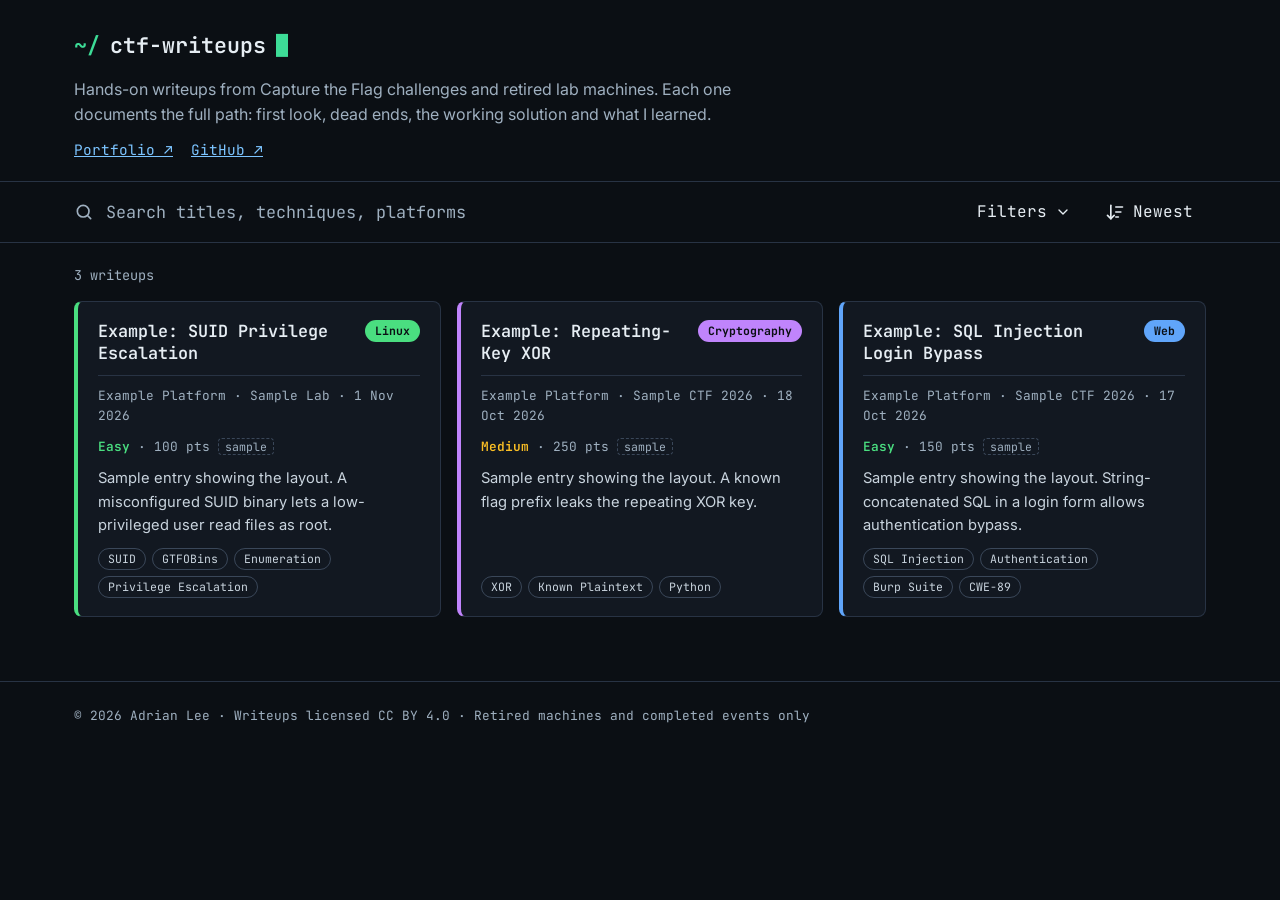
==== index.html @ a176c5ef "Add static site for browsing writeups Tile grid with search, filters and sort; markdown-rendered wri" ====
<!doctype html>
<html lang="en">
<head>
  <meta charset="utf-8">
  <meta name="viewport" content="width=device-width, initial-scale=1">
  <title>CTF Writeups | Adrian Lee</title>
  <meta name="description" content="Capture the Flag writeups by Adrian Lee: Linux, web, cryptography, forensics and more.">
  <meta name="color-scheme" content="dark">
  <link rel="preconnect" href="https://fonts.googleapis.com">
  <link rel="preconnect" href="https://fonts.gstatic.com" crossorigin>
  <link href="https://fonts.googleapis.com/css2?family=Inter:wght@400;500;600&family=JetBrains+Mono:ital,wght@0,400;0,500;0,600;0,700;1,400&display=swap" rel="stylesheet">
  <link rel="stylesheet" href="assets/css/style.css">
</head>
<body>
  <a class="skip" href="#grid">Skip to writeups</a>

  <header class="site-header">
    <div class="wrap">
      <a class="brand" href="./"><span class="prompt">~/</span><span data-brand>ctf-writeups</span><span class="cursor" aria-hidden="true"></span></a>
      <p class="intro" id="intro"></p>
      <nav class="intro-links" id="intro-links" aria-label="Author links"></nav>
    </div>
  </header>

  <div class="toolbar">
    <div class="wrap">
      <div class="toolbar-row">
        <label class="search">
          <svg width="20" height="20" viewBox="0 0 24 24" fill="none" stroke="currentColor" stroke-width="2" stroke-linecap="round" aria-hidden="true"><circle cx="11" cy="11" r="7"/><path d="m20 20-3.5-3.5"/></svg>
          <input id="q" type="search" placeholder="Search titles, techniques, platforms" autocomplete="off" aria-label="Search writeups">
        </label>

        <button class="tool-btn" id="filters-btn" type="button" aria-expanded="false" aria-controls="filters">
          <span class="label">Filters</span>
          <span class="count" id="filter-count" hidden></span>
          <svg class="chev" width="16" height="16" viewBox="0 0 24 24" fill="none" stroke="currentColor" stroke-width="2" stroke-linecap="round" stroke-linejoin="round" aria-hidden="true"><path d="m6 9 6 6 6-6"/></svg>
        </button>

        <div class="sort">
          <button class="tool-btn" id="sort-btn" type="button" aria-haspopup="true" aria-expanded="false" aria-controls="sort-menu" aria-label="Sort writeups">
            <svg width="20" height="20" viewBox="0 0 24 24" fill="none" stroke="currentColor" stroke-width="2" stroke-linecap="round" stroke-linejoin="round" aria-hidden="true"><path d="M7 4v16"/><path d="m3 16 4 4 4-4"/><path d="M13 6h8"/><path d="M13 12h6"/><path d="M13 18h3"/></svg>
            <span class="label" id="sort-label">Newest</span>
          </button>
          <ul class="sort-menu" id="sort-menu" role="menu" hidden></ul>
        </div>
      </div>

      <section class="filters" id="filters" aria-label="Filters" hidden>
        <div class="filters-head">
          <fieldset class="match">
            <legend class="skip">Technique matching</legend>
            <span>Match techniques</span>
            <label><input type="radio" name="match" value="all" checked> All</label>
            <label><input type="radio" name="match" value="any"> Any</label>
          </fieldset>
          <button class="clear-btn" id="clear" type="button">Clear filters ✕</button>
        </div>
        <div class="filter-groups" id="filter-groups"></div>
      </section>
    </div>
  </div>

  <main class="wrap">
    <p class="results-meta" id="results-meta" aria-live="polite"></p>
    <div class="grid" id="grid"></div>
  </main>

  <footer class="site-footer">
    <div class="wrap" data-footer></div>
  </footer>

  <script src="assets/js/common.js"></script>
  <script src="assets/js/home.js"></script>
</body>
</html>
---- assets/css/style.css ----
/* ==========================================================================
   CTF Writeups: dark theme
   Colours are defined once here. Category colours come from data/categories.json.
   ========================================================================== */

:root {
  --bg: #0b0f14;
  --surface: #121821;
  --surface-2: #18202b;
  --border: #283344;
  --border-strong: #3a4759;
  --text: #e6edf3;
  --muted: #9fb0c0;
  --accent: #3ddc97;
  --accent-ink: #06130d;
  --link: #7cc4ff;
  --code-bg: #0e141c;
  --mono: "JetBrains Mono", ui-monospace, SFMono-Regular, Menlo, Consolas, monospace;
  --sans: "Inter", system-ui, -apple-system, "Segoe UI", Roboto, sans-serif;
  --radius: 8px;
  --wrap: 1180px;
}

*, *::before, *::after { box-sizing: border-box; }

html { scroll-behavior: smooth; }

body {
  margin: 0;
  background: var(--bg);
  color: var(--text);
  font-family: var(--sans);
  font-size: 16px;
  line-height: 1.6;
  -webkit-font-smoothing: antialiased;
}

a { color: var(--link); }
a:hover { color: #a8d8ff; }

:focus-visible {
  outline: 2px solid var(--accent);
  outline-offset: 2px;
  border-radius: 4px;
}

.wrap {
  max-width: var(--wrap);
  margin: 0 auto;
  padding: 0 24px;
}

.skip {
  position: absolute;
  left: -9999px;
}
.skip:focus {
  left: 16px;
  top: 16px;
  background: var(--accent);
  color: var(--accent-ink);
  padding: 8px 12px;
  z-index: 100;
}

/* ---------- Header ---------- */

.site-header {
  padding: 28px 0 20px;
  border-bottom: 1px solid var(--border);
}

.brand {
  display: inline-flex;
  align-items: baseline;
  gap: 10px;
  font-family: var(--mono);
  font-size: 1.35rem;
  font-weight: 600;
  color: var(--text);
  text-decoration: none;
}
.brand:hover { color: var(--text); }
.brand .prompt { color: var(--accent); }
.brand .cursor {
  display: inline-block;
  width: 0.55em;
  height: 1.05em;
  background: var(--accent);
  transform: translateY(0.18em);
  animation: blink 1.2s steps(1) infinite;
}
@keyframes blink { 50% { opacity: 0; } }

.intro {
  max-width: 70ch;
  margin: 14px 0 0;
  color: var(--muted);
}
.intro-links {
  margin-top: 10px;
  font-family: var(--mono);
  font-size: 0.9rem;
  display: flex;
  gap: 18px;
  flex-wrap: wrap;
}

/* ---------- Toolbar: search, filters, sort ---------- */

.toolbar {
  position: sticky;
  top: 0;
  z-index: 20;
  background: var(--bg);
  border-bottom: 1px solid var(--border);
}
.toolbar-row {
  display: flex;
  align-items: center;
  gap: 8px;
  min-height: 60px;
}

.search {
  flex: 1;
  display: flex;
  align-items: center;
  gap: 12px;
  min-width: 0;
}
.search svg { flex: none; color: var(--muted); }
.search input {
  flex: 1;
  min-width: 0;
  background: transparent;
  border: 0;
  color: var(--text);
  font-family: var(--mono);
  font-size: 1.05rem;
  padding: 16px 0;
}
.search input::placeholder { color: var(--muted); opacity: 1; }
.search input:focus { outline: none; }
.search:focus-within svg { color: var(--accent); }

.tool-btn {
  display: inline-flex;
  align-items: center;
  gap: 8px;
  background: transparent;
  border: 1px solid transparent;
  border-radius: var(--radius);
  color: var(--text);
  font-family: var(--mono);
  font-size: 1rem;
  padding: 8px 12px;
  cursor: pointer;
  white-space: nowrap;
}
.tool-btn:hover { background: var(--surface-2); }
.tool-btn[aria-expanded="true"] { border-color: var(--border-strong); background: var(--surface); }
.tool-btn .chev { transition: transform 0.15s; }
.tool-btn[aria-expanded="true"] .chev { transform: rotate(180deg); }
.tool-btn .count {
  background: var(--accent);
  color: var(--accent-ink);
  border-radius: 999px;
  font-size: 0.75rem;
  font-weight: 700;
  padding: 0 7px;
  line-height: 1.5;
}

.sort { position: relative; }
.sort-menu {
  position: absolute;
  right: 0;
  top: calc(100% + 6px);
  min-width: 230px;
  margin: 0;
  padding: 6px;
  list-style: none;
  background: var(--surface);
  border: 1px solid var(--border-strong);
  border-radius: var(--radius);
  box-shadow: 0 12px 32px rgba(0, 0, 0, 0.5);
}
.sort-menu button {
  display: block;
  width: 100%;
  text-align: left;
  background: transparent;
  border: 0;
  border-radius: 6px;
  color: var(--text);
  font-family: var(--mono);
  font-size: 0.95rem;
  padding: 9px 12px;
  cursor: pointer;
}
.sort-menu button:hover { background: var(--surface-2); }
.sort-menu button[aria-checked="true"] { color: var(--accent); }
.sort-menu button[aria-checked="true"]::before { content: "> "; }

/* ---------- Filter panel ---------- */

.filters {
  border-top: 1px solid var(--border);
  padding: 14px 0 18px;
}
.filters-head {
  display: flex;
  align-items: center;
  justify-content: space-between;
  gap: 12px;
  flex-wrap: wrap;
  font-family: var(--mono);
  font-size: 0.85rem;
  color: var(--muted);
}
.match { display: flex; align-items: center; gap: 14px; border: 0; padding: 0; margin: 0; }
.match label { display: inline-flex; align-items: center; gap: 6px; color: var(--text); cursor: pointer; }
.match input { accent-color: var(--accent); }

.clear-btn {
  background: transparent;
  border: 1px solid var(--border-strong);
  border-radius: 999px;
  color: var(--text);
  font-family: var(--mono);
  font-size: 0.82rem;
  padding: 4px 12px;
  cursor: pointer;
}
.clear-btn:hover { border-color: var(--accent); color: var(--accent); }

.filter-groups {
  display: grid;
  grid-template-columns: repeat(auto-fit, minmax(260px, 1fr));
  gap: 18px 28px;
  margin-top: 14px;
  max-height: 46vh;
  overflow-y: auto;
}
.filter-group h3 {
  display: flex;
  justify-content: space-between;
  margin: 0 0 8px;
  padding-bottom: 6px;
  border-bottom: 1px solid var(--border);
  font-family: var(--mono);
  font-size: 0.9rem;
  font-weight: 500;
}
.filter-group h3 span { color: var(--muted); }

.chips { display: flex; flex-wrap: wrap; gap: 6px; }

.chip {
  display: inline-flex;
  align-items: center;
  gap: 7px;
  background: transparent;
  border: 1px solid var(--border-strong);
  border-radius: 999px;
  color: var(--text);
  font-family: var(--mono);
  font-size: 0.78rem;
  line-height: 1.4;
  padding: 3px 10px;
  white-space: nowrap;
}
button.chip { cursor: pointer; }
button.chip:hover { border-color: var(--text); }
button.chip[aria-pressed="true"] {
  background: var(--accent);
  border-color: var(--accent);
  color: var(--accent-ink);
  font-weight: 600;
}
.chip .dot {
  width: 10px;
  height: 10px;
  border-radius: 50%;
  background: var(--c, var(--muted));
  flex: none;
}
button.chip[aria-pressed="true"] .dot { outline: 2px solid var(--accent-ink); }
.chip .n { opacity: 0.7; }
.chip.more { border-style: dashed; color: var(--muted); font-style: italic; }

/* ---------- Results ---------- */

.results-meta {
  margin: 22px 0 14px;
  font-family: var(--mono);
  font-size: 0.85rem;
  color: var(--muted);
}

.grid {
  display: grid;
  grid-template-columns: repeat(auto-fill, minmax(340px, 1fr));
  gap: 16px;
  padding-bottom: 64px;
}

.card {
  --cat: var(--muted);
  display: flex;
  flex-direction: column;
  gap: 10px;
  background: var(--surface);
  border: 1px solid var(--border);
  border-left: 4px solid var(--cat);
  border-radius: var(--radius);
  padding: 18px 20px;
  color: var(--text);
  text-decoration: none;
  transition: transform 0.15s, border-color 0.15s, background 0.15s;
}
.card:hover {
  color: var(--text);
  background: var(--surface-2);
  border-color: var(--cat);
  transform: translateY(-2px);
}
.card-top {
  display: flex;
  align-items: flex-start;
  justify-content: space-between;
  gap: 12px;
  padding-bottom: 10px;
  border-bottom: 1px solid var(--border);
}
.card h2 {
  margin: 0;
  font-family: var(--mono);
  font-size: 1.05rem;
  font-weight: 600;
  line-height: 1.35;
}
.card:hover h2 { color: var(--cat); }

.badge {
  flex: none;
  background: var(--cat, var(--muted));
  color: #0b0f14;
  border-radius: 999px;
  font-family: var(--mono);
  font-size: 0.72rem;
  font-weight: 700;
  padding: 2px 10px;
  white-space: nowrap;
}
.card-meta {
  font-family: var(--mono);
  font-size: 0.8rem;
  color: var(--muted);
}
.card-meta .diff { color: var(--d, var(--text)); font-weight: 600; }
.card-summary {
  margin: 0;
  font-size: 0.92rem;
  color: #c9d4de;
  flex: 1;
}
.card .chip { font-size: 0.72rem; padding: 2px 9px; color: #c9d4de; }
.sample-note {
  font-family: var(--mono);
  font-size: 0.72rem;
  color: var(--muted);
  border: 1px dashed var(--border-strong);
  border-radius: 4px;
  padding: 0 6px;
}

.empty {
  grid-column: 1 / -1;
  text-align: center;
  padding: 64px 16px;
  color: var(--muted);
  font-family: var(--mono);
  border: 1px dashed var(--border-strong);
  border-radius: var(--radius);
}

.reveal { opacity: 0; transform: translateY(10px); }
.reveal.in { opacity: 1; transform: none; transition: opacity 0.4s, transform 0.4s, border-color 0.15s, background 0.15s; }
.reveal.in:hover { transform: translateY(-2px); }

/* ---------- Footer ---------- */

.site-footer {
  border-top: 1px solid var(--border);
  padding: 24px 0 40px;
  color: var(--muted);
  font-family: var(--mono);
  font-size: 0.8rem;
}

/* ---------- Writeup page ---------- */

.back {
  display: inline-block;
  margin: 24px 0 0;
  font-family: var(--mono);
  font-size: 0.9rem;
  text-decoration: none;
}

.w-head {
  --cat: var(--muted);
  margin: 18px 0 0;
  padding: 0 0 22px 20px;
  border-left: 4px solid var(--cat);
  border-bottom: 1px solid var(--border);
}
.w-head h1 {
  margin: 10px 0 8px;
  font-family: var(--mono);
  font-size: clamp(1.5rem, 3.4vw, 2.1rem);
  line-height: 1.25;
}
.w-meta {
  display: flex;
  flex-wrap: wrap;
  gap: 6px 22px;
  margin: 0 0 12px;
  padding: 0;
  list-style: none;
  font-family: var(--mono);
  font-size: 0.85rem;
  color: var(--muted);
}
.w-meta b { color: var(--text); font-weight: 500; }

.w-layout {
  display: grid;
  grid-template-columns: minmax(0, 1fr) 240px;
  gap: 48px;
  align-items: start;
  padding: 28px 0 56px;
}

.toc {
  position: sticky;
  top: 24px;
  font-family: var(--mono);
  font-size: 0.82rem;
  max-height: calc(100vh - 48px);
  overflow-y: auto;
}
.toc h2 {
  margin: 0 0 10px;
  font-size: 0.78rem;
  font-weight: 500;
  letter-spacing: 0.08em;
  text-transform: uppercase;
  color: var(--muted);
}
.toc ol { list-style: none; margin: 0; padding: 0; border-left: 1px solid var(--border); }
.toc a {
  display: block;
  padding: 4px 0 4px 14px;
  margin-left: -1px;
  border-left: 2px solid transparent;
  color: var(--muted);
  text-decoration: none;
}
.toc a:hover { color: var(--text); }
.toc a.active { color: var(--accent); border-left-color: var(--accent); }
.toc .lvl3 a { padding-left: 28px; font-size: 0.78rem; }

@media (max-width: 900px) {
  .w-layout { grid-template-columns: minmax(0, 1fr); }
  .toc { display: none; }
}

/* Rendered markdown */

.md {
  max-width: 78ch;
  font-size: 1.02rem;
  line-height: 1.75;
  overflow-wrap: break-word;
}
.md > :first-child { margin-top: 0; }
.md h2 {
  margin: 2.2em 0 0.7em;
  padding-bottom: 0.35em;
  border-bottom: 1px solid var(--border);
  font-family: var(--mono);
  font-size: 1.3rem;
  scroll-margin-top: 20px;
}
.md h2::before { content: "## "; color: var(--accent); }
.md h3 {
  margin: 1.8em 0 0.5em;
  font-family: var(--mono);
  font-size: 1.08rem;
  scroll-margin-top: 20px;
}
.md h4 { font-family: var(--mono); font-size: 1rem; }
.md p, .md ul, .md ol { margin: 0 0 1.1em; }
.md li { margin: 0.3em 0; }
.md li::marker { color: var(--accent); }
.md strong { color: #fff; }
.md hr { border: 0; border-top: 1px solid var(--border); margin: 2em 0; }

.md blockquote {
  margin: 0 0 1.2em;
  padding: 12px 18px;
  background: var(--surface);
  border-left: 3px solid var(--accent);
  border-radius: 0 var(--radius) var(--radius) 0;
  color: #d5dee7;
}
.md blockquote > :last-child { margin-bottom: 0; }

.md :not(pre) > code {
  background: var(--surface-2);
  border: 1px solid var(--border);
  border-radius: 4px;
  font-family: var(--mono);
  font-size: 0.88em;
  padding: 0.1em 0.4em;
  color: #ffd580;
}

.code {
  position: relative;
  margin: 0 0 1.3em;
  background: var(--code-bg);
  border: 1px solid var(--border);
  border-radius: var(--radius);
}
.code-bar {
  display: flex;
  justify-content: space-between;
  align-items: center;
  padding: 5px 8px 5px 14px;
  border-bottom: 1px solid var(--border);
  font-family: var(--mono);
  font-size: 0.72rem;
  color: var(--muted);
  text-transform: lowercase;
}
.copy {
  background: transparent;
  border: 1px solid var(--border-strong);
  border-radius: 4px;
  color: var(--muted);
  font-family: var(--mono);
  font-size: 0.72rem;
  padding: 2px 8px;
  cursor: pointer;
}
.copy:hover { color: var(--accent); border-color: var(--accent); }
.code pre {
  margin: 0;
  padding: 14px 16px;
  overflow-x: auto;
  font-family: var(--mono);
  font-size: 0.88rem;
  line-height: 1.6;
  tab-size: 4;
}
.code pre code { font-family: inherit; background: none; padding: 0; color: #dbe4ec; }

.table-wrap { overflow-x: auto; margin: 0 0 1.3em; }
.md table {
  border-collapse: collapse;
  width: 100%;
  font-size: 0.93rem;
}
.md th, .md td {
  border: 1px solid var(--border);
  padding: 8px 14px;
  text-align: left;
  vertical-align: top;
}
.md th {
  background: var(--surface-2);
  font-family: var(--mono);
  font-weight: 500;
  font-size: 0.85rem;
}
.md tr:nth-child(even) td { background: var(--surface); }

.md img {
  max-width: 100%;
  height: auto;
  border: 1px solid var(--border);
  border-radius: var(--radius);
}

.w-nav {
  display: grid;
  grid-template-columns: 1fr 1fr;
  gap: 16px;
  max-width: 78ch;
  margin-top: 48px;
  padding-top: 24px;
  border-top: 1px solid var(--border);
}
.w-nav a {
  display: block;
  padding: 14px 16px;
  background: var(--surface);
  border: 1px solid var(--border);
  border-radius: var(--radius);
  color: var(--text);
  text-decoration: none;
  font-family: var(--mono);
  font-size: 0.9rem;
}
.w-nav a:hover { border-color: var(--accent); }
.w-nav small { display: block; color: var(--muted); margin-bottom: 4px; }
.w-nav .next { text-align: right; grid-column: 2; }

.notice {
  margin: 48px 0;
  padding: 32px;
  text-align: center;
  font-family: var(--mono);
  color: var(--muted);
  border: 1px dashed var(--border-strong);
  border-radius: var(--radius);
}

/* highlight.js tokens */
.hljs-comment, .hljs-quote { color: #8496a8; font-style: italic; }
.hljs-keyword, .hljs-selector-tag, .hljs-literal, .hljs-section, .hljs-doctag { color: #ff9eb8; }
.hljs-string, .hljs-regexp, .hljs-addition { color: #a5e6a0; }
.hljs-number, .hljs-symbol, .hljs-bullet, .hljs-meta { color: #ffc27a; }
.hljs-title, .hljs-name, .hljs-function .hljs-title { color: #8fc7ff; }
.hljs-built_in, .hljs-type, .hljs-class .hljs-title, .hljs-attr, .hljs-attribute { color: #7fe3e0; }
.hljs-variable, .hljs-template-variable { color: #e0b8ff; }
.hljs-deletion { color: #ff9a9a; }
.hljs-emphasis { font-style: italic; }
.hljs-strong { font-weight: 700; }

/* ---------- Small screens and motion ---------- */

@media (max-width: 640px) {
  .wrap { padding: 0 16px; }
  .grid { grid-template-columns: 1fr; }
  .tool-btn .label { display: none; }
  .search input { font-size: 1rem; }
  .w-nav { grid-template-columns: 1fr; }
  .w-nav .next { grid-column: 1; text-align: left; }
}

@media (prefers-reduced-motion: reduce) {
  html { scroll-behavior: auto; }
  .reveal { opacity: 1; transform: none; }
  .brand .cursor { animation: none; }
  .card, .reveal.in { transition: none; }
}
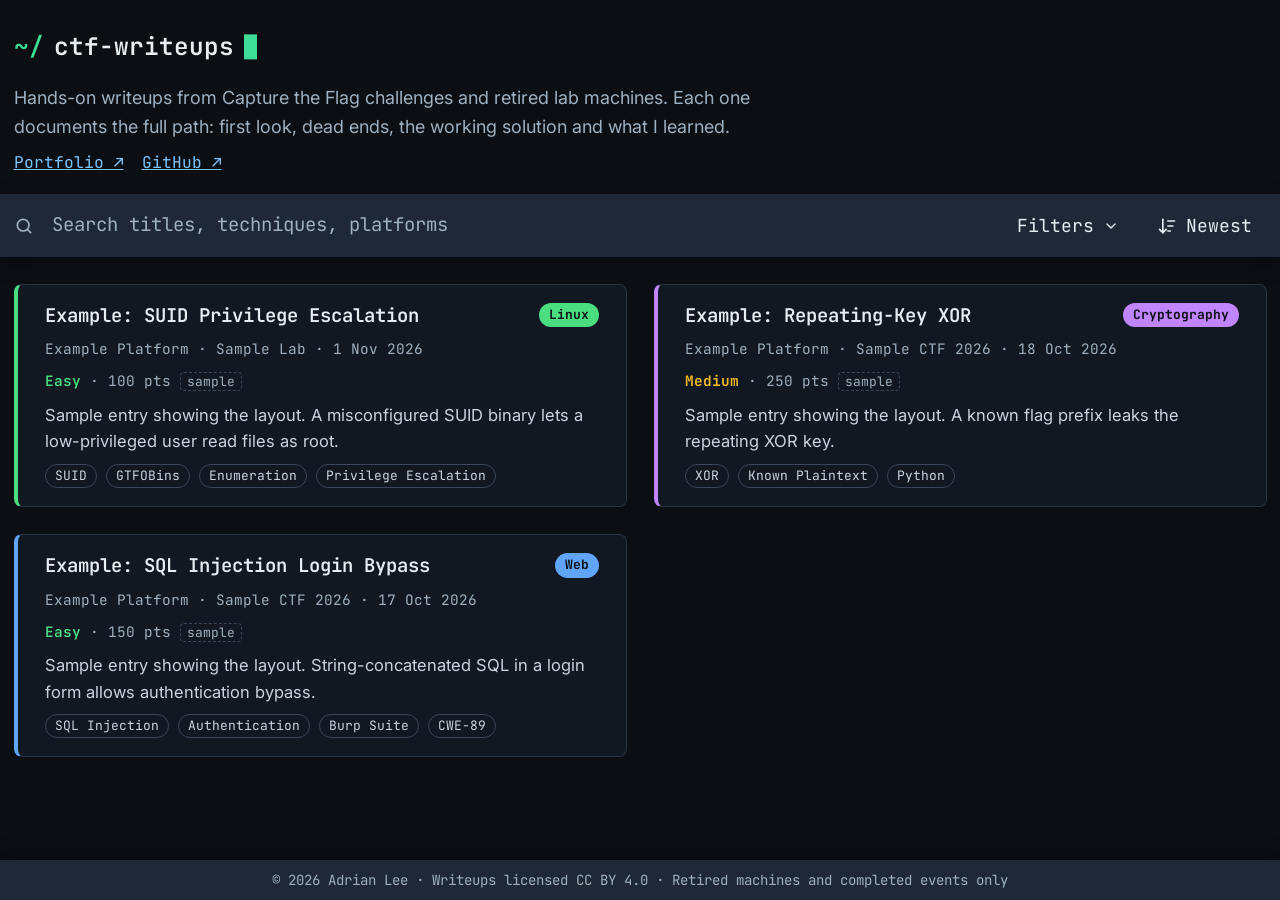
==== commit 65168aa9: "Move layout to Bootstrap 5 and remove the writeup count line Grid, filter panel collapse, sort dropd" ====
--- a/index.html
+++ b/index.html
@@ -1,5 +1,5 @@
 <!doctype html>
-<html lang="en">
+<html lang="en" data-bs-theme="dark">
 <head>
   <meta charset="utf-8">
   <meta name="viewport" content="width=device-width, initial-scale=1">
@@ -9,66 +9,81 @@
   <link rel="preconnect" href="https://fonts.googleapis.com">
   <link rel="preconnect" href="https://fonts.gstatic.com" crossorigin>
   <link href="https://fonts.googleapis.com/css2?family=Inter:wght@400;500;600&family=JetBrains+Mono:ital,wght@0,400;0,500;0,600;0,700;1,400&display=swap" rel="stylesheet">
+  <link rel="stylesheet" href="https://cdnjs.cloudflare.com/ajax/libs/bootstrap/5.3.3/css/bootstrap.min.css">
   <link rel="stylesheet" href="assets/css/style.css">
 </head>
 <body>
-  <a class="skip" href="#grid">Skip to writeups</a>
+  <a class="visually-hidden-focusable" href="#grid">Skip to writeups</a>
 
-  <header class="site-header">
-    <div class="wrap">
+  <header class="site-header pt-4 pb-3">
+    <div class="container-xxl">
       <a class="brand" href="./"><span class="prompt">~/</span><span data-brand>ctf-writeups</span><span class="cursor" aria-hidden="true"></span></a>
-      <p class="intro" id="intro"></p>
-      <nav class="intro-links" id="intro-links" aria-label="Author links"></nav>
+      <p class="intro mt-3 mb-2" id="intro"></p>
+      <nav class="intro-links d-flex flex-wrap gap-3" id="intro-links" aria-label="Author links"></nav>
     </div>
   </header>
 
-  <div class="toolbar">
-    <div class="wrap">
-      <div class="toolbar-row">
-        <label class="search">
+  <!-- Search, filters and sort -->
+  <div class="toolbar sticky-top">
+    <div class="container-xxl">
+      <div class="d-flex align-items-center gap-2">
+        <label class="search d-flex align-items-center gap-3 flex-grow-1 m-0">
           <svg width="20" height="20" viewBox="0 0 24 24" fill="none" stroke="currentColor" stroke-width="2" stroke-linecap="round" aria-hidden="true"><circle cx="11" cy="11" r="7"/><path d="m20 20-3.5-3.5"/></svg>
           <input id="q" type="search" placeholder="Search titles, techniques, platforms" autocomplete="off" aria-label="Search writeups">
         </label>
 
-        <button class="tool-btn" id="filters-btn" type="button" aria-expanded="false" aria-controls="filters">
-          <span class="label">Filters</span>
-          <span class="count" id="filter-count" hidden></span>
+        <button class="btn btn-tool collapsed d-inline-flex align-items-center gap-2" id="filters-btn" type="button" data-bs-toggle="collapse" data-bs-target="#filters" aria-expanded="false" aria-controls="filters" aria-label="Filters">
+          <svg class="d-sm-none" width="20" height="20" viewBox="0 0 24 24" fill="none" stroke="currentColor" stroke-width="2" stroke-linecap="round" aria-hidden="true"><path d="M4 6h16"/><path d="M7 12h10"/><path d="M10 18h4"/></svg>
+          <span class="d-none d-sm-inline">Filters</span>
+          <span class="count d-none" id="filter-count"></span>
           <svg class="chev" width="16" height="16" viewBox="0 0 24 24" fill="none" stroke="currentColor" stroke-width="2" stroke-linecap="round" stroke-linejoin="round" aria-hidden="true"><path d="m6 9 6 6 6-6"/></svg>
         </button>
 
-        <div class="sort">
-          <button class="tool-btn" id="sort-btn" type="button" aria-haspopup="true" aria-expanded="false" aria-controls="sort-menu" aria-label="Sort writeups">
+        <div class="dropdown">
+          <button class="btn btn-tool d-inline-flex align-items-center gap-2" id="sort-btn" type="button" data-bs-toggle="dropdown" aria-expanded="false" aria-label="Sort writeups">
             <svg width="20" height="20" viewBox="0 0 24 24" fill="none" stroke="currentColor" stroke-width="2" stroke-linecap="round" stroke-linejoin="round" aria-hidden="true"><path d="M7 4v16"/><path d="m3 16 4 4 4-4"/><path d="M13 6h8"/><path d="M13 12h6"/><path d="M13 18h3"/></svg>
-            <span class="label" id="sort-label">Newest</span>
+            <span class="d-none d-sm-inline" id="sort-label">Newest</span>
           </button>
-          <ul class="sort-menu" id="sort-menu" role="menu" hidden></ul>
+          <ul class="dropdown-menu dropdown-menu-end shadow" id="sort-menu"></ul>
         </div>
       </div>
 
-      <section class="filters" id="filters" aria-label="Filters" hidden>
-        <div class="filters-head">
-          <fieldset class="match">
-            <legend class="skip">Technique matching</legend>
-            <span>Match techniques</span>
-            <label><input type="radio" name="match" value="all" checked> All</label>
-            <label><input type="radio" name="match" value="any"> Any</label>
-          </fieldset>
-          <button class="clear-btn" id="clear" type="button">Clear filters ✕</button>
+      <section class="collapse" id="filters" aria-label="Filters">
+        <div class="pt-1 pb-3">
+          <div class="filters-head d-flex flex-wrap align-items-center justify-content-between gap-2 mb-3">
+            <fieldset class="d-flex flex-wrap align-items-center gap-3 m-0">
+              <legend class="visually-hidden">Technique matching</legend>
+              <span>Match techniques</span>
+              <div class="form-check form-check-inline m-0">
+                <input class="form-check-input" type="radio" name="match" id="match-all" value="all" checked>
+                <label class="form-check-label" for="match-all">All</label>
+              </div>
+              <div class="form-check form-check-inline m-0">
+                <input class="form-check-input" type="radio" name="match" id="match-any" value="any">
+                <label class="form-check-label" for="match-any">Any</label>
+              </div>
+            </fieldset>
+            <button class="btn btn-sm btn-clear rounded-pill px-3" id="clear" type="button">Clear filters ✕</button>
+          </div>
+          <div class="filter-scroll">
+            <div class="row row-cols-1 row-cols-sm-2 row-cols-lg-4 g-4" id="filter-groups"></div>
+          </div>
         </div>
-        <div class="filter-groups" id="filter-groups"></div>
       </section>
     </div>
   </div>
 
-  <main class="wrap">
-    <p class="results-meta" id="results-meta" aria-live="polite"></p>
-    <div class="grid" id="grid"></div>
+  <main class="container-xxl pt-4">
+    <p class="visually-hidden" id="results-meta" aria-live="polite"></p>
+    <!-- Tiles per row: 1 on phones, 2 from tablets, 3 on wide screens. Change the row-cols-* classes to adjust. -->
+    <div class="row row-cols-1 row-cols-md-2 row-cols-xxl-3 g-3 g-lg-4" id="grid"></div>
   </main>
 
-  <footer class="site-footer">
-    <div class="wrap" data-footer></div>
+  <footer class="site-footer fixed-bottom py-2">
+    <div class="container-xxl text-center" data-footer></div>
   </footer>
 
+  <script src="https://cdnjs.cloudflare.com/ajax/libs/bootstrap/5.3.3/js/bootstrap.bundle.min.js"></script>
   <script src="assets/js/common.js"></script>
   <script src="assets/js/home.js"></script>
 </body>
